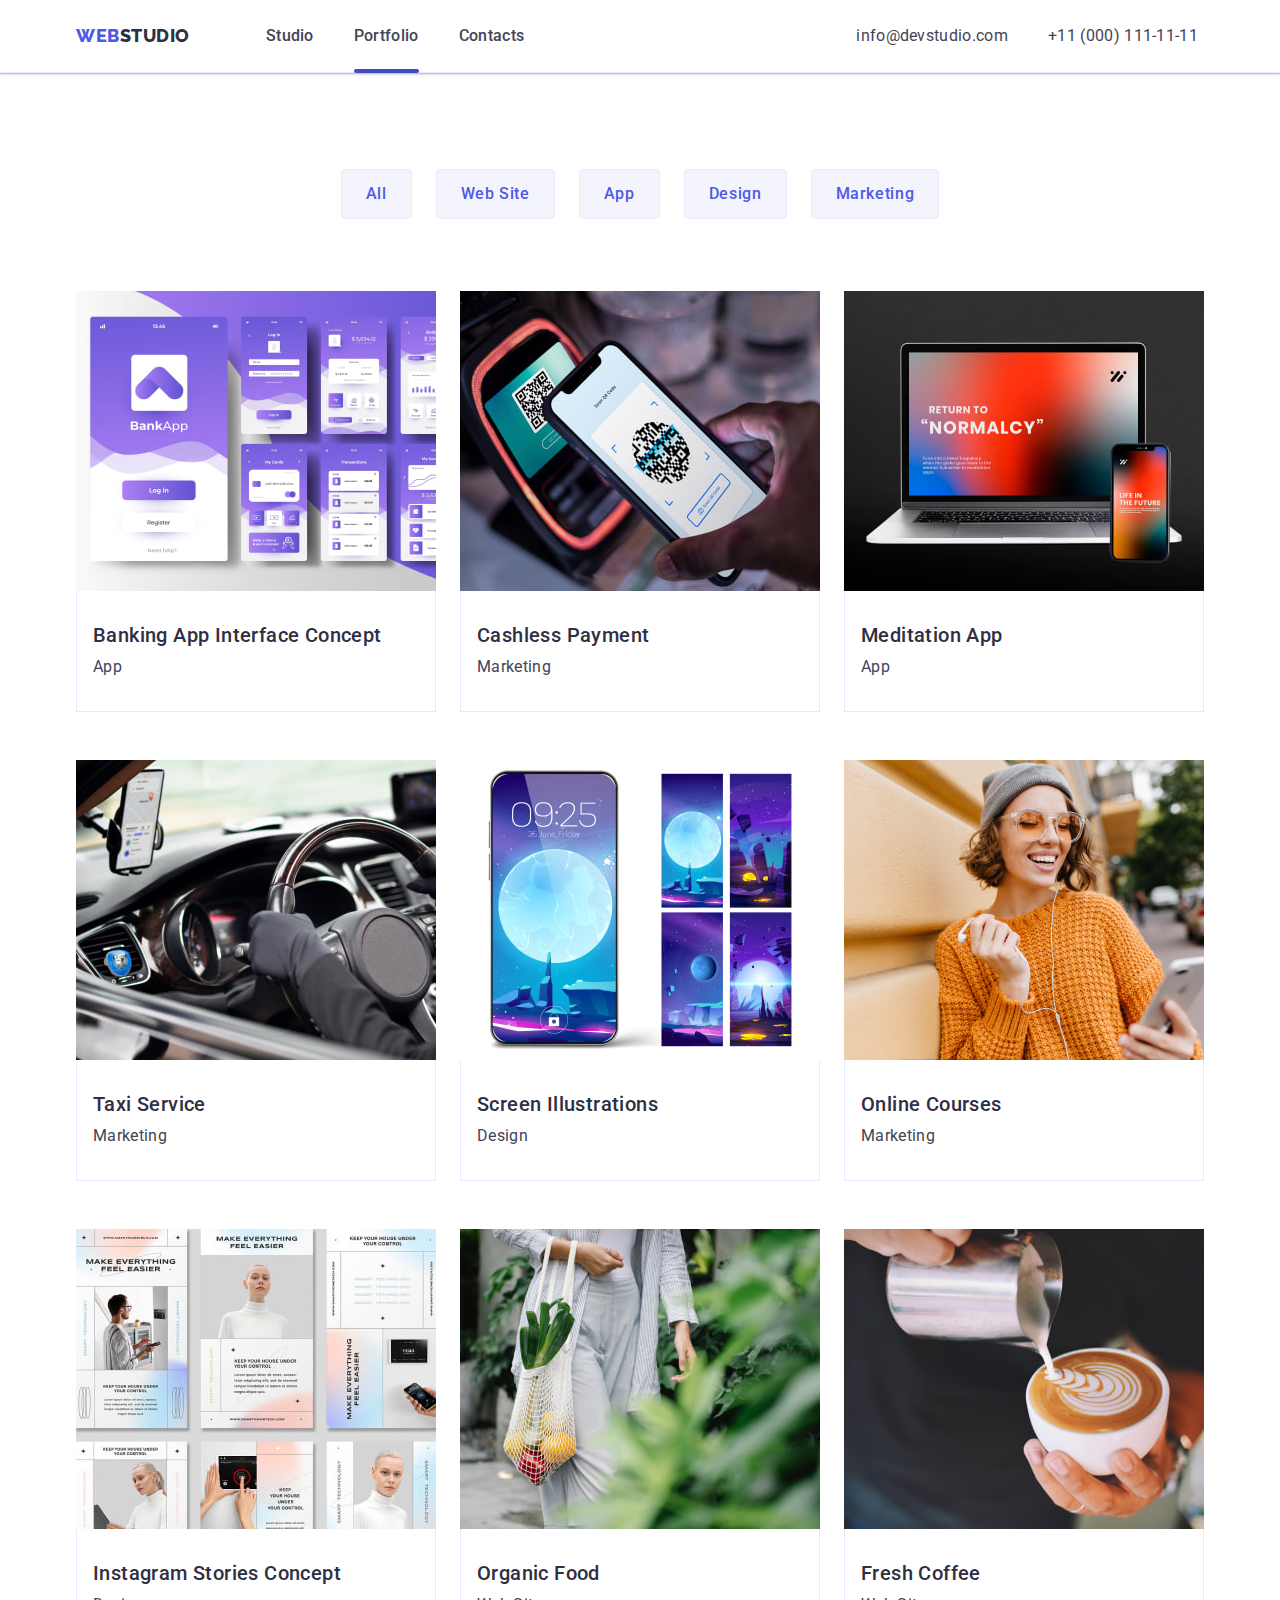
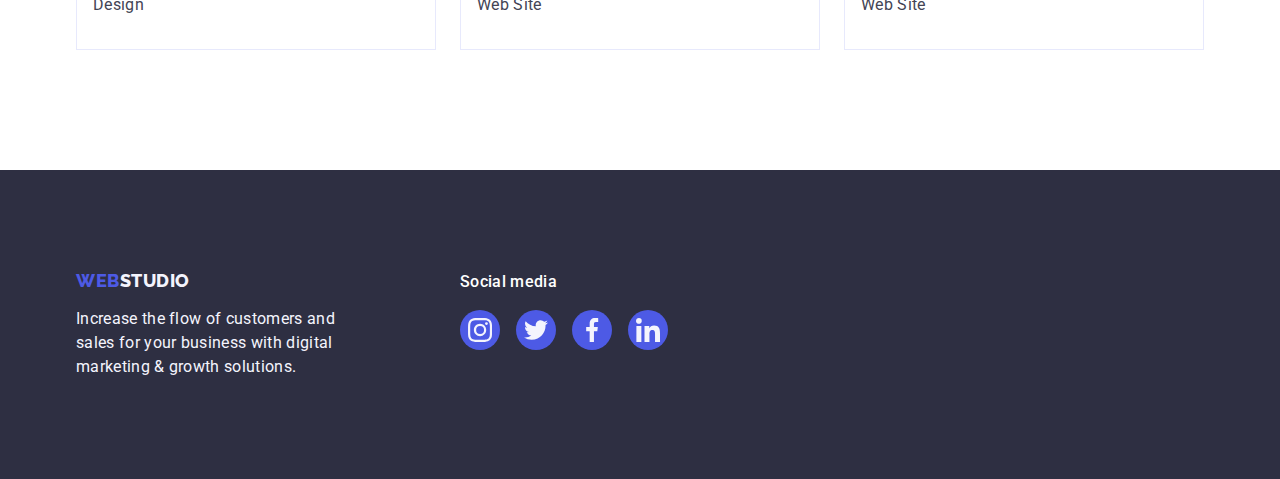
==== portfolio.html @ bb446b3c "start" ====
<!DOCTYPE html>
<html lang="en">
  <head>
    <meta charset="UTF-8" />
    <meta http-equiv="X-UA-Compatible" content="IE=edge" />
    <meta name="viewport" content="width=device-width, initial-scale=1.0" />
    <title>Document</title>
    <link rel="preconnect" href="https://fonts.googleapis.com" />
    <link rel="preconnect" href="https://fonts.gstatic.com" crossorigin />
    <link
      href="https://fonts.googleapis.com/css2?family=Raleway:wght@800&family=Roboto:wght@400;500;700;900&display=swap"
      rel="stylesheet"
    />
    <link
      rel="stylesheet"
      href="https://cdnjs.cloudflare.com/ajax/libs/modern-normalize/2.0.0/modern-normalize.min.css"
    />
    <link rel="stylesheet" href="./css/styles.css" />
  </head>
  <body>
    <!-- Header section -->
    <header class="line-header">
      <div class="header container">
        <nav class="line-nav">
          <a href="./index.html" target="_self" class="logo-link"
            >Web<span class="accent">Studio</span></a
          >
          <ul class="menu">
            <li>
              <a class="nav-link" href="./index.html" target="_self">Studio</a>
            </li>
            <li>
              <a class="nav-link active" href="./portfolio.html" target="_self">Portfolio</a>
            </li>
            <li>
              <a class="nav-link" href="">Contacts</a>
            </li>
          </ul>
        </nav>
        <address class="address">
          <ul class="menu">
            <li>
              <a class="address-link" href="mailto:info@devstudio.com">info@devstudio.com</a>
            </li>
            <li><a class="address-link" href="tel:+110001111111">+11 (000) 111-11-11</a></li>
          </ul>
        </address>
      </div>
    </header>
    <!-- Main block -->
    <main>
      <!-- Section one -->
      <section class="section-portfolio">
        <div class="container">
          <h1 class="visually-hidden">Navigation</h1>
          <ul class="list-portfolio">
            <li><button class="button" type="button">All</button></li>
            <li><button class="button" type="button">Web Site</button></li>
            <li><button class="button" type="button">App</button></li>
            <li><button class="button" type="button">Design</button></li>
            <li><button class="button" type="button">Marketing</button></li>
          </ul>
          <ul class="list-port">
            <li class="cards-portfolio">
              <a href="" class="portf">
                <div class="container-portf-wrapper">
                  <img
                    class="pictures"
                    src="./images/portfolio/first.jpg"
                    width="360"
                    height="300"
                    alt="Banking App Interface Concept"
                  />
                  <p class="overlay-descr">
                    14 Stylish and User-Friendly App Design Concepts · Task Manager App · Calorie
                    Tracker App · Exotic Fruit Ecommerce App · Cloud Storage App
                  </p>
                </div>
                <div class="inf-portfolio">
                  <h2 class="name-portfolio">Banking App Interface Concept</h2>
                  <p class="paragraph-two">App</p>
                </div>
              </a>
            </li>
            <li class="cards-portfolio">
              <a href="" class="portf">
                <div class="container-portf-wrapper">
                  <img
                    src="./images/portfolio/second.jpg"
                    width="360"
                    height="300"
                    alt="Cashless Payment"
                  />
                  <p class="overlay-descr">
                    14 Stylish and User-Friendly App Design Concepts · Task Manager App · Calorie
                    Tracker App · Exotic Fruit Ecommerce App · Cloud Storage App
                  </p>
                </div>
                <div class="inf-portfolio">
                  <h2 class="name-portfolio">Cashless Payment</h2>
                  <p class="paragraph-two">Marketing</p>
                </div>
              </a>
            </li>
            <li class="cards-portfolio">
              <a href="" class="portf">
                <div class="container-portf-wrapper">
                  <img
                    src="./images/portfolio/third.jpg"
                    width="360"
                    height="300"
                    alt="Laptop and smartphone"
                  />
                  <p class="overlay-descr">
                    14 Stylish and User-Friendly App Design Concepts · Task Manager App · Calorie
                    Tracker App · Exotic Fruit Ecommerce App · Cloud Storage App
                  </p>
                </div>
                <div class="inf-portfolio">
                  <h2 class="name-portfolio">Meditation App</h2>
                  <p class="paragraph-two">App</p>
                </div>
              </a>
            </li>
            <li class="cards-portfolio">
              <a href="" class="portf">
                <div class="container-portf-wrapper">
                  <img src="./images/portfolio/fourth.jpg" width="360" height="300" alt="Car" />
                  <p class="overlay-descr">
                    14 Stylish and User-Friendly App Design Concepts · Task Manager App · Calorie
                    Tracker App · Exotic Fruit Ecommerce App · Cloud Storage App
                  </p>
                </div>
                <div class="inf-portfolio">
                  <h2 class="name-portfolio">Taxi Service</h2>
                  <p class="paragraph-two">Marketing</p>
                </div>
              </a>
            </li>
            <li class="cards-portfolio">
              <a href="" class="portf">
                <div class="container-portf-wrapper">
                  <img
                    src="./images/portfolio/fifth.jpg"
                    width="360"
                    height="300"
                    alt="Screen Illustrations"
                  />
                  <p class="overlay-descr">
                    14 Stylish and User-Friendly App Design Concepts · Task Manager App · Calorie
                    Tracker App · Exotic Fruit Ecommerce App · Cloud Storage App
                  </p>
                </div>
                <div class="inf-portfolio">
                  <h2 class="name-portfolio">Screen Illustrations</h2>
                  <p class="paragraph-two">Design</p>
                </div>
              </a>
            </li>
            <li class="cards-portfolio">
              <a href="" class="portf">
                <div class="container-portf-wrapper">
                  <img
                    src="./images/portfolio/sixth.jpg"
                    width="360"
                    height="300"
                    alt="Woman is holding a smartphone"
                  />
                  <p class="overlay-descr">
                    14 Stylish and User-Friendly App Design Concepts · Task Manager App · Calorie
                    Tracker App · Exotic Fruit Ecommerce App · Cloud Storage App
                  </p>
                </div>
                <div class="inf-portfolio">
                  <h2 class="name-portfolio">Online Courses</h2>
                  <p class="paragraph-two">Marketing</p>
                </div>
              </a>
            </li>
            <li class="cards-portfolio">
              <a href="" class="portf">
                <div class="container-portf-wrapper">
                  <img
                    src="./images/portfolio/seventh.jpg"
                    width="360"
                    height="300"
                    alt="Instagram Stories"
                  />
                  <p class="overlay-descr">
                    14 Stylish and User-Friendly App Design Concepts · Task Manager App · Calorie
                    Tracker App · Exotic Fruit Ecommerce App · Cloud Storage App
                  </p>
                </div>
                <div class="inf-portfolio">
                  <h2 class="name-portfolio">Instagram Stories Concept</h2>
                  <p class="paragraph-two">Design</p>
                </div>
              </a>
            </li>
            <li class="cards-portfolio">
              <a href="" class="portf">
                <div class="container-portf-wrapper">
                  <img
                    src="./images/portfolio/eighth.jpg"
                    width="360"
                    height="300"
                    alt="A bag with vegetables and fruits"
                  />
                  <p class="overlay-descr">
                    14 Stylish and User-Friendly App Design Concepts · Task Manager App · Calorie
                    Tracker App · Exotic Fruit Ecommerce App · Cloud Storage App
                  </p>
                </div>
                <div class="inf-portfolio">
                  <h2 class="name-portfolio">Organic Food</h2>
                  <p class="paragraph-two">Web Site</p>
                </div>
              </a>
            </li>
            <li class="cards-portfolio">
              <a href="" class="portf">
                <div class="container-portf-wrapper">
                  <img
                    src="./images/portfolio/ninth.jpg"
                    width="360"
                    height="300"
                    alt="Barista is making a coffee"
                  />
                  <p class="overlay-descr">
                    14 Stylish and User-Friendly App Design Concepts · Task Manager App · Calorie
                    Tracker App · Exotic Fruit Ecommerce App · Cloud Storage App
                  </p>
                </div>
                <div class="inf-portfolio">
                  <h2 class="name-portfolio">Fresh Coffee</h2>
                  <p class="paragraph-two">Web Site</p>
                </div>
              </a>
            </li>
          </ul>
        </div>
      </section>
    </main>
    <!-- Footer section -->
    <footer class="footer">
      <div class="additional container">
        <div class="another-logo">
          <a href="./index.html" target="_self" class="logos-link"
            >Web<span class="studio">Studio</span>
          </a>
          <p class="text-fotter">
            Increase the flow of customers and sales for your business with digital marketing &
            growth solutions.
          </p>
        </div>
        <div class="section-footer">
          <p class="paragraph-footer">Social media</p>
          <ul class="footer-list">
            <li class="footer-item">
              <a href="" class="footer-link" aria-label="instagram">
                <svg class="footer-icons" width="24" height="24">
                  <use href="./images/icons.svg#instagram"></use>
                </svg>
              </a>
            </li>
            <li class="footer-item">
              <a href="" class="footer-link" aria-label="instagram">
                <svg class="footer-icons" width="24" height="24">
                  <use href="./images/icons.svg#twitter"></use>
                </svg>
              </a>
            </li>
            <li class="footer-item">
              <a href="" class="footer-link" aria-label="instagram">
                <svg class="footer-icons" width="24" height="24">
                  <use href="./images/icons.svg#facebook"></use>
                </svg>
              </a>
            </li>
            <li class="footer-item">
              <a href="" class="footer-link" aria-label="instagram">
                <svg class="footer-icons" width="24" height="24">
                  <use href="./images/icons.svg#linkedin"></use>
                </svg>
              </a>
            </li>
          </ul>
        </div>
      </div>
    </footer>
  </body>
</html>
---- css/styles.css ----
:root {
--active: #404BBF;
--normal: #2E2F42;
--button: #4D5AE5;
--button-navigation: #E7E9FC;
--white: #FFFFFF;
--paragraphs: #434455;
--background: #F4F4FD;
--grey: #8e8f99;
--green: #31d0aa;
--dairy: #FCFCFC;
}
*,
*::before,
*::after {
    box-sizing: border-box;

}
h1,
h2,
h3,
h4,
h5,
h6,
p {
    margin-top: 0;
    margin-bottom: 0;
}

ul {
    list-style: none;
    margin: 0;
    padding: 0;
}
img {
    display: block;
    max-width: 100%;
}
body {
    margin: 0;
    color: var(--paragraphs);
    background-color: var(--white);
    font-family: "Roboto", sans-serif;
}
.link {
    text-decoration: none;
}
.nav-link {
    color: var(--paragraphs);
    font-weight: 500;
    line-height: 1.5;
    letter-spacing: 0.02em;
    padding-top: 24px;
    padding-bottom: 24px;
    position: relative;
    transition: color 250ms cubic-bezier(0.4, 0, 0.2, 1);
    display: block;
    text-decoration: none;
}
.nav-link.active::after {
content: '';
width: 100%;
height: 4px;
background-color: var(--active);
border-radius: 2px;
position: absolute;
left: 0;
bottom: -1px;
}

.nav-link:hover,
.nav-link:focus {
    color: var(--active);
}
.address-link {
    color: var(--paragraphs);
    font-size: 16px;
    font-weight: 400;
    line-height: 1.5;
    letter-spacing: 0.02em;
    transition: color 250ms cubic-bezier(0.4, 0, 0.2, 1);
    text-decoration: none;
}
.address-link:hover,
.address-link:focus {
    color: var(--active);
}
.name {
    color: var(--normal);
    font-size: 20px;
    font-weight: 500;
    line-height: 1.2;
    letter-spacing: 0.02em;
    margin-bottom: 8px;
}
.paragraph {
    color: var(--paragraphs);
    font-size: 16px;
    line-height: 1.5;
    letter-spacing: 0.02em;
    margin-right: auto;
    margin-left: auto;
}
.button {
    color: var(--button);
    background-color: var(--background);
    font-family: "Roboto", sans-serif;
    font-size: 16px;
    font-weight: 500;
    line-height: 1.5;
    letter-spacing: 0.04em;
    text-align: center;
    cursor: pointer;
    padding: 12px 24px;
    border: 1px solid #e7e9fc;
    border-radius: 4px;
    transition: color 250ms cubic-bezier(0.4, 0, 0.2, 1),
        background-color 250ms cubic-bezier(0.4, 0, 0.2, 1),
        border-color 250ms cubic-bezier(0.4, 0, 0.2, 1), 
        box-shadow 250ms cubic-bezier(0.4, 0, 0.2, 1);
}
.button:hover,
.button:focus {
    color: var(--white); 
    background-color: var(--active);
    border: 1px solid transparent;
    box-shadow: 0px 3px 1px rgba(0, 0, 0, 0.1), 
    0px 2px 1px rgba(0, 0, 0, 0.08),
     0px 2px 2px rgba(0, 0, 0, 0.12);
}
.button-main {
    color: var(--white);
    background-color: var(--button);
    font-family: "Roboto", sans-serif;
    font-size: 16px;
    font-weight: 500;
    line-height: 1.5;
    letter-spacing: 0.04em;
    cursor: pointer;
    display: block;
    margin-right: auto;
    margin-left: auto;
    padding-top: 16px;
    padding-right: 32px;
    padding-bottom: 16px;
    padding-left: 32px;
    min-width: 169px;
    height: 56px;
    border: none;
    border-radius: 4px;
    transition: background-color 250ms cubic-bezier(0.4, 0, 0.2, 1);
}
.button-main:hover,
.button-main:focus {
    color: var(--white);
    background-color: var(--active);
    box-shadow: 0px 3px 1px rgba(0, 0, 0, 0.1),
        0px 2px 1px rgba(0, 0, 0, 0.08),
        0px 2px 2px rgba(0, 0, 0, 0.12);
}
.footer {
background-color: var(--normal);
padding-top: 100px;
padding-bottom: 100px;
}
.text-fotter {
font-size: 16px;
line-height: 1.5;
letter-spacing: 0.02em;
max-width: 264px;
color: var(--background);
}
.logo-link {
font-family: "Raleway", sans-serif;
    font-size: 18px;
    font-weight: 800;
    line-height: 1.17;
    letter-spacing: 0.03em;
    text-align: left;
    text-transform: uppercase;
    color: var(--button);
    margin-right: 76px;
    text-decoration: none;
}
.accent {
    color: var(--normal);
}
.background {
    background-color: var(--normal);
    background-image: linear-gradient(rgba(46, 47, 66, 0.7),
                rgba(46, 47, 66, 0.7)), url(../images/people-office.jpg);
    background-repeat: no-repeat;
    background-position: center;
    background-size: cover;
    padding-top: 188px;
    padding-bottom: 188px;
    max-width: 1440px;
}
.text-main {
    color: var(--white);
    font-size: 56px;
    font-weight: 700;
    line-height: 1.07;
    letter-spacing: 0.02em;
    text-align: center;
    margin-right: auto;
    margin-left: auto;
    margin-bottom: 48px;
    max-width: 496px;
}
.text-two {
    color: var(--normal);
        font-size: 36px;
        font-weight: 700;
        line-height: 1.11;
        letter-spacing: 0.02em;
        text-align: center;
        margin-right: auto;
        margin-left: auto;
        text-transform: capitalize;
        margin-bottom: 72px;

}
.pictures-first {
    background-color: var(--button-navigation);
}
.background-two {
background-color: var(--white);
padding-bottom: 120px;
}
.background-three {
background-color: var(--background);
padding-top: 120px;
padding-bottom: 120px;
}
.cards {
    background-color: var(--white);
    text-decoration: none;
    width: calc((100% - 72px) / 4);
    border-radius: 0px 0px 4px 4px;
    box-shadow: 0px 2px 1px 0px rgba(46, 47, 66, 0.078),
        0px 1px 1px 0px rgba(46, 47, 66, 0.161),
        0px 1px 6px 0px rgba(46, 47, 66, 0.078);
    }
.address {
    font-style: normal;
    margin-left: 332px;
}
.name-three {
    color: var(--normal);
        font-family: "Roboto", sans-serif;
        font-size: 36px;
        font-weight: 700;
        line-height: 1.11;
        letter-spacing: 0.02em;
        text-transform: capitalize;
        margin-bottom: 72px;
        text-align: center;
        margin-right: auto;
        margin-left: auto;
}
.studio {
color: var(--background);
}
.name-portfolio {
    color: var(--normal);
    font-family: "Roboto", sans-serif;
    font-size: 20px;
    font-weight: 500;
    line-height: 1.2;
    letter-spacing: 0.02em;
    margin-bottom: 8px;
}
.paragraph-two {
    color: var(--paragraphs);
    font-size: 16px;
    line-height: 1.5;
    letter-spacing: 0.02em;
}
.section-two {
padding-top: 120px;
padding-bottom: 120px;
}
.container {
    width: 1158px;
    margin-right: auto;
    margin-left: auto;
    padding-left: 15px;
    padding-right: 15px;
} 
.line-nav {
display: flex;
align-items: center;
}
.line-header{
border-bottom: 1px solid var(--button-navigation);
box-shadow: 0px 2px 1px rgba(46, 47, 66, 0.08),
 0px 1px 1px rgba(46, 47, 66, 0.16),
 0px 1px 6px rgba(46, 47, 66, 0.08);
}    
.menu {
    display: flex;
    gap: 40px;
}   
.elements-two {
    width: calc((100% - 48px) / 3);
}
.visually-hidden {
    position: absolute;
    width: 1px;
    height: 1px;
    margin: -1px;
    border: 0;
    padding: 0;
    white-space: nowrap;
    clip-path: inset(100%);
    clip: rect(0 0 0 0);
    overflow: hidden;
}
.header {
    display: flex;
    align-items: center;
}
.section-portfolio {
    padding-top: 96px;
    padding-bottom: 120px;
}
.list-portfolio {
    display: flex;
    justify-content: center;
    gap: 24px;
    margin-bottom: 72px;
}


.inf-portfolio {
    padding: 32px 16px;
    border: 1px solid var(--button-navigation);
    border-top: none;
}
.logos-link {
    font-family: "Raleway", sans-serif;
    font-size: 18px;
    font-weight: 800;
    line-height: 1.17;
    letter-spacing: 0.03em;
    text-align: left;
    text-transform: uppercase;
    color: var(--button);
    display: inline-block;
    margin-bottom: 16px;
    text-decoration: none;
}
.background-four {
background-color: var(--white);
padding-top: 120px;
padding-bottom: 120px;
}
.text-four {
    color: var(--normal);
    font-size: 36px;
    font-weight: 700;
    line-height: 1.11;
    letter-spacing: 0.02em;
    text-align: center;
    margin-right: auto;
    margin-left: auto;
    text-transform: capitalize;
    margin-bottom: 72px;
}
.section-list {
    display: flex;
    gap: 24px;
}
/* Customers - Section four */

.customers-item {
    width: calc((100% - 120px) / 6);
    height: 88px;
}
.customers-link {
    width: 100%;
    height: 100%;
    border: 1px solid var(--grey);
    border-radius: 4px;
    display: flex;
    align-items: center;
    justify-content: center;
    color: var(--grey);
    transition: border-color 250ms cubic-bezier(0.4, 0, 0.2, 1),
            color 250ms cubic-bezier(0.4, 0, 0.2, 1);
}
.customers-link:hover .customers-icon {
    fill: var(--active);
}
.customers-link:hover,
.customers-link:focus {
    border-color: var(--active);
    color: var(--active);
}
.customers-icon {
fill: currentColor;
}
.customers-list {
    display: flex;
    justify-content: center;
    gap: 24px;
}
/* Section three */
.team-icons {
    display: flex;
    fill: var(--background);
}
.team-list {
display: flex;
justify-content: center;
gap: 24px;
}
.team-item {
    width: 40px;
    height: 40px;
    border-radius: 50%;
    margin-top: 8px;
    transition-duration: 250ms;
    transition-timing-function: cubic-bezier(0.4, 0, 0.2, 1);
}
.team-link {
display: flex;
width: 40px;
height: 40px;
background-color: var(--button);
border-radius: 50%;
justify-content: center;
align-items: center;
transition: background-color 250ms cubic-bezier(0.4, 0, 0.2, 1);
}
.team-link:hover,
.team-link:focus {
    background-color: var(--active);
}
.cards-style {
    padding: 32px 0;
    text-align: center;
}
/* Footer */
.footer-icons {
    display: flex;
    fill: var(--background);
}
.footer-list {
    display: flex;
    justify-content: center;
    gap: 16px;
}
.footer-item {
    width: 40px;
    height: 40px;
    border-radius: 50%;
    transition-duration: 250ms;
    transition-timing-function: cubic-bezier(0.4, 0, 0.2, 1);
}

.footer-link {
    display: flex;
    width: 40px;
    height: 40px;
    background-color: var(--button);
    border-radius: 50%;
    justify-content: center;
    align-items: center;
    transition: background-color 250ms cubic-bezier(0.4, 0, 0.2, 1);
}
.footer-link:hover,
.footer-link:focus {
    background-color: var(--green);
}
.additional {
    display: flex;
    align-items: baseline;
}
.another-logo {
margin-right: 120px;
}
.section-footer {
    align-items: baseline;
    margin-right: 120px;
}
.paragraph-footer {
    font-weight: 500;
    font-size: 16px;
    line-height: 1.5;
    letter-spacing: 0.02em;
    color: var(--white);
    margin-bottom: 16px;
    max-width: 264px;
}
/* Section one */
.pouring {
    display: flex;
    align-items: center;
    justify-content: center;
    height: 112px;
    background-color: var(--background);
    border-radius: 4px;
    margin-bottom: 8px;
    width: 264px;
}
.intr-images-list {
    display: flex;
    justify-content: center;
    gap: 24px;
}
.elements {
    width: calc((100% - 72px) / 4);
}

/* Modal window */
.backdrop {
position: fixed;
top: 0;
left: 0;
width: 100%;
height: 100% ;
background-color: rgba(46, 47, 66, 0.4);
transition: opacity 250ms cubic-bezier(0.4, 0, 0.2, 1), visibility 250ms cubic-bezier(0.4, 0, 0.2, 1);
}
.backdrop.is-hidden {
    opacity: 0;
    pointer-events:  none;
    visibility: hidden;
}
.modal {
position: absolute;
width: 408px;
height: 584px;
border-radius: 4px;
top: 50%;
left: 50%;
transform: translate(-50%, -50%) scale(1);
transition: transform 250ms cubic-bezier(0.4, 0, 0.2, 1);
background-color: var(--dairy);
box-shadow: 0px 1px 1px rgba(0, 0, 0, 0.14),
    0px 1px 3px rgba(0, 0, 0, 0.12),
    0px 2px 1px rgba(0, 0, 0, 0.2);
min-height: 584px;
}
.backdrop.is-hidden .modal {
    opacity: 0 ;
    transform: translateX(-50%) translateY(-70%);
    
}
.modal-btn {
    display: flex;
    align-items: center;
    position: absolute;
    justify-content: center;
    top: 24px;
    right: 24px;
    border-radius: 50%;
    background-color: var(--button-navigation);
    border: 1px solid rgba(0, 0, 0, 0.1);
    width: 24px;
    height: 24px;
    padding: 0;
    cursor: pointer;
    transition: background-color 250ms cubic-bezier(0.4, 0, 0.2, 1), border 250ms cubic-bezier(0.4, 0, 0.2, 1);
}
.modal-btn:hover, 
 .modal-btn:focus {
    background-color: var(--active);
    border: none;
}
.modal-icon {
    transition: fill 250ms cubic-bezier(0.4, 0, 0.2, 1);
    fill: currentColor;
}
.modal-btn:hover .modal-icon,
.modal-btn:focus .modal-icon {
    fill: var(--white);
}
input {
    display: block;
    width: 100%;
    height: 60px;
    margin-bottom: 20px;
    margin: 0 auto;
}

form {
    padding: 40px;
}
.modal-form {

}
.modal-form-field {
display: block;
margin-bottom: 8px;
}
.modal-form-label {
    display: block;
    margin-bottom: 4px;
    font-size: 12px;
    line-height: 1.1;
    letter-spacing: 0.04em;
    text-align: left;
    color: var(--grey);
}
.form-button {

}
.modal-p {
        width: 360px;
        font-size: 1.5;
        font-weight: 500;
        line-height: 24px;
        letter-spacing: 0.02em;
        text-align: center;
        color: var(--normal);
        margin-bottom: 16px;
}
.modal-form-input {
    width: 100%;
    height: 40px;
    border-radius: 4px;
     border: 1px;
    border: 1px solid #2E2F4266
}
/* overlay */
.overlay-descr {
    font-size: 16px;
    font-weight: 400;
    line-height: 1.5;
    letter-spacing: 0.02em;
    color: var(--background);
    position: absolute;
    top: 0;
    left: 0;
    padding: 40px 32px;
    background-color: var(--button);
    height: 100%;
    width: 100%;
    transform: translateY(100%);
    transition: transform 250ms cubic-bezier(0.4, 0, 0.2, 1);
}
.list-port {
    display: flex;
    flex-wrap: wrap;
    column-gap: 24px;
    row-gap: 48px;
}
.portf {
    display: block;
    text-decoration: none;
    transition: box-shadow 250ms cubic-bezier(0.4, 0, 0.2, 1);
}
.portf:hover .overlay-descr,
.portf:focus .overlay-descr {
    transform: translateY(0);
}
.container-portf-wrapper {
    position: relative;
    overflow: hidden;
}
.cards-portfolio {
    background-color: var(--white);
    text-decoration: none;
    width: calc((100% - 48px) / 3);
}
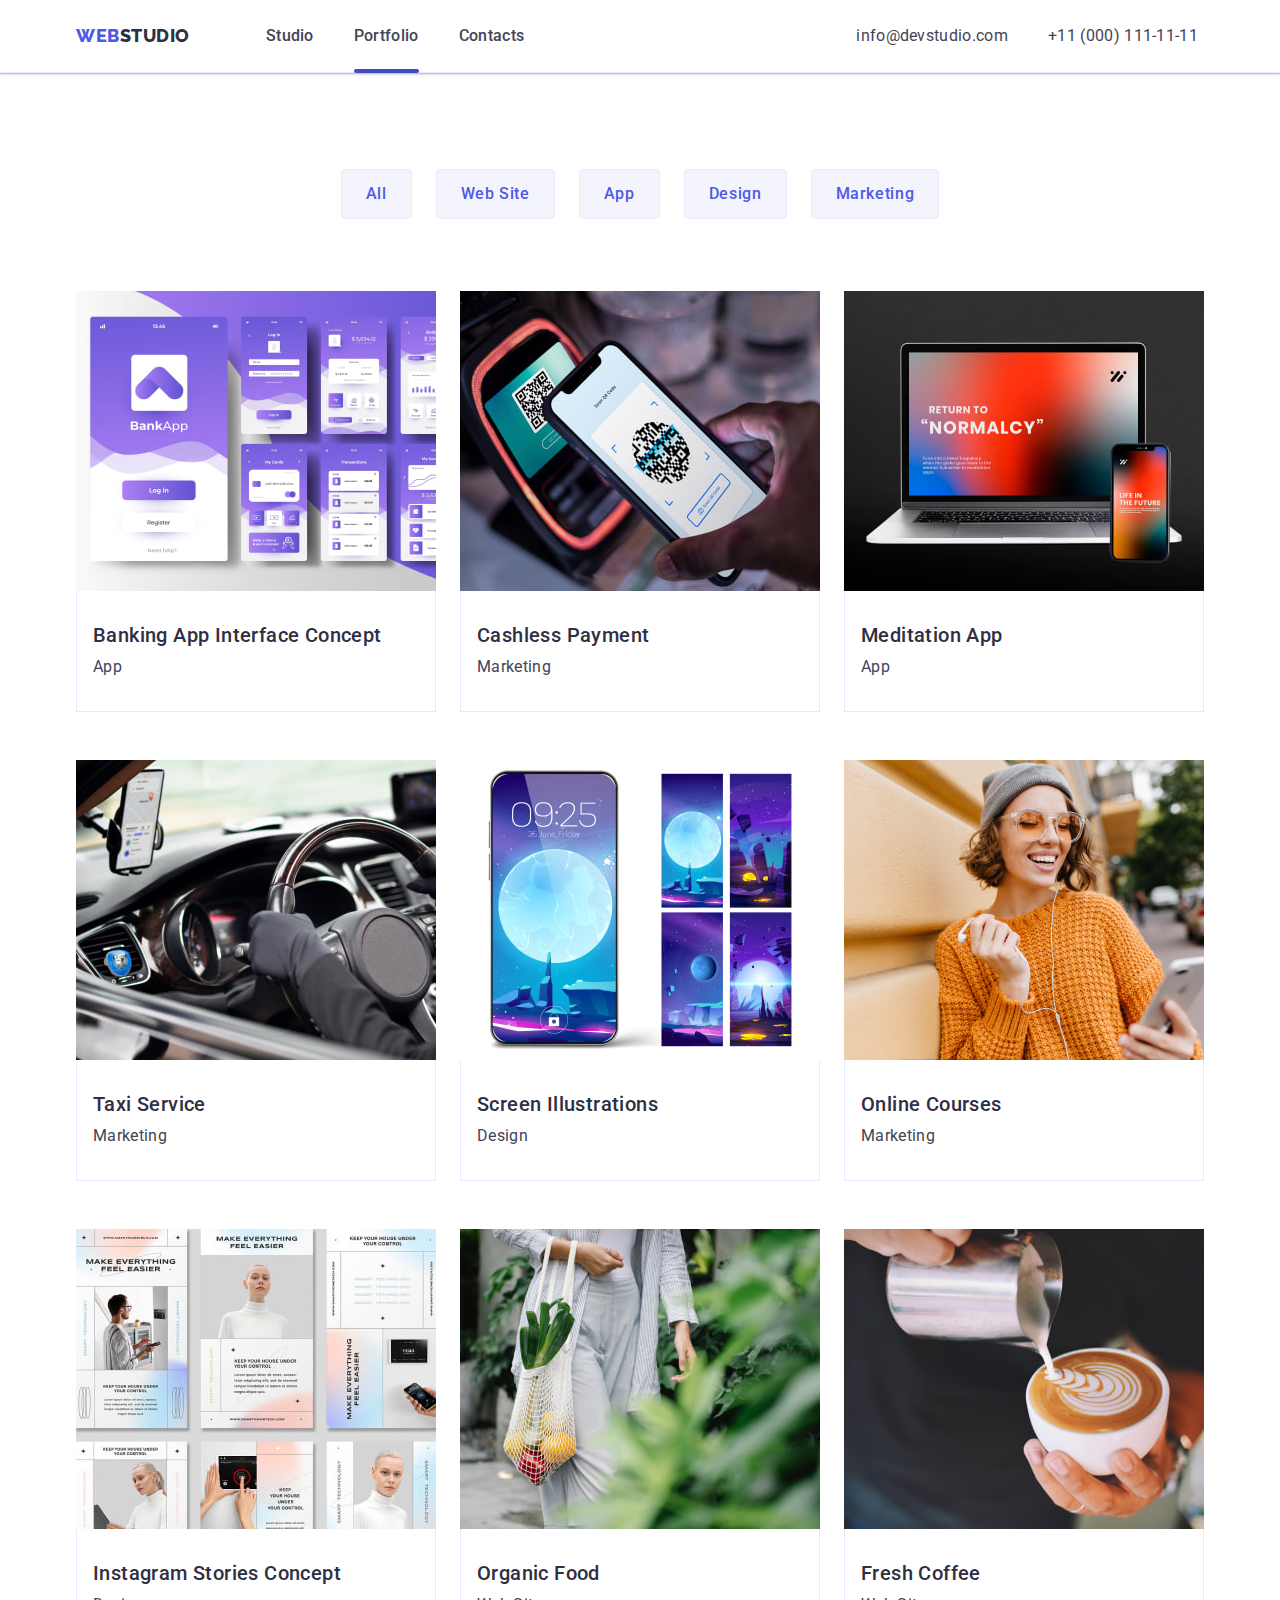
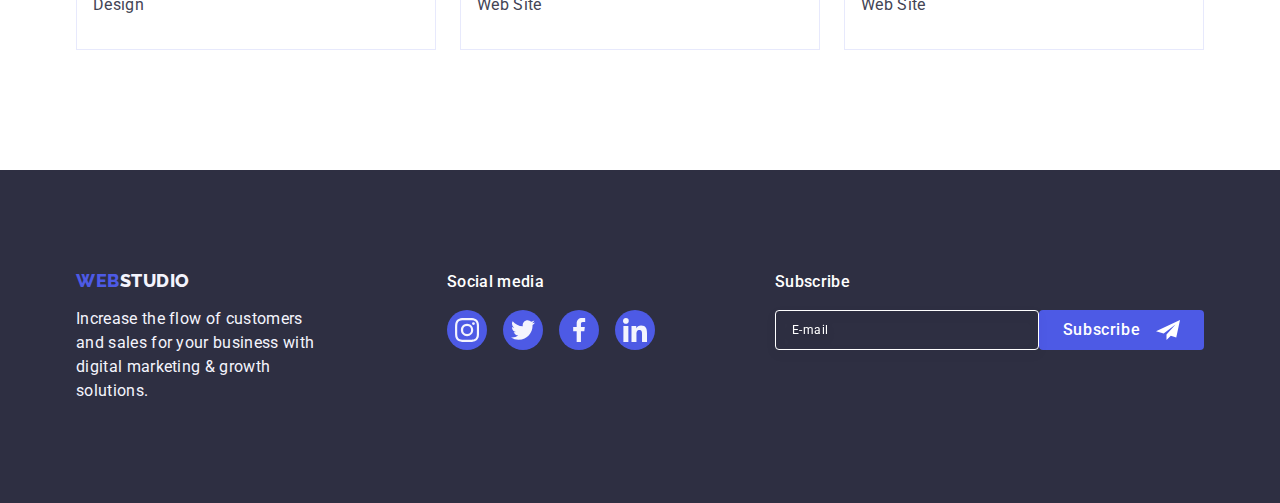
==== commit d2a59a25: "footer" ====
--- a/portfolio.html
+++ b/portfolio.html
@@ -286,6 +286,25 @@
             </li>
           </ul>
         </div>
+        <div class="footer-bottom">
+          <p class="paragraph-footer-send">Subscribe</p>
+          <form class="footer-form" name="subscribe_form">
+            <label for="subscribe_form-email" class="footer-form-label"></label>
+            <input
+              type="email"
+              name="subscribe_form-email"
+              id="subscribe_form-email"
+              class="footer-form-input"
+              placeholder="E-mail"
+            />
+            <button type="submit" class="footer-form-btn">
+              Subscribe
+              <svg class="footer-form-icon" width="24" height="24">
+                <use href="./images/icons.svg#frame"></use>
+              </svg>
+            </button>
+          </form>
+        </div>
       </div>
     </footer>
   </body>
--- a/css/styles.css
+++ b/css/styles.css
@@ -443,6 +443,51 @@
     text-align: center;
 }
 /* Footer */
+.footer-form {
+    display: flex;
+}
+.footer-form-label {
+    gap: 24px;
+}
+.footer-form-input {
+    width: 264px;
+    height: 40px;
+    border: 1px solid #ffffff;
+    background-color: transparent;
+    font-size: 12px;
+    line-height: 1.5;
+    letter-spacing: 0.04em;
+    padding-left: 16px;
+    filter: drop-shadow(0px 4px 4px rgba(0, 0, 0, 0.15));
+    border-radius: 4px;
+    color: var(--white);
+}
+.footer-form-input::placeholder {
+    color: currentColor;
+}
+.footer-form-input:focus {
+    border-color: var(--button);
+}
+.footer-form-btn {
+    min-width: 165px;
+    height: 40px;
+    display: flex;
+    justify-content: center;
+    align-items: center;
+    font-size: 16px;
+    font-weight: 500;
+    line-height: 1.5;
+    letter-spacing: 0.04em;
+    color: var(--white);
+    cursor: pointer;
+    background-color: var(--button);
+    border: none;
+    border-radius: 4px;
+}
+.footer-form-icon {
+fill: currentColor;
+margin-left: 16px;
+}
 .footer-icons {
     display: flex;
     fill: var(--background);
@@ -493,6 +538,18 @@
     color: var(--white);
     margin-bottom: 16px;
     max-width: 264px;
+}
+.paragraph-footer-send {
+        font-size: 16px;
+        font-weight: 500;
+        line-height: 1.5;
+        letter-spacing: 0.02em;
+        margin-bottom: 16px;
+        color: var(--white);
+}
+.footer-bottom {
+    align-items: center;
+    justify-content: space-between ;
 }
 /* Section one */
 .pouring {
@@ -543,6 +600,7 @@
     0px 1px 3px rgba(0, 0, 0, 0.12),
     0px 2px 1px rgba(0, 0, 0, 0.2);
 min-height: 584px;
+padding: 72px 24px 24px 24px;
 }
 .backdrop.is-hidden .modal {
     opacity: 0 ;
@@ -585,28 +643,17 @@
     margin-bottom: 20px;
     margin: 0 auto;
 }
-
-form {
-    padding: 40px;
-}
-.modal-form {
-
-}
 .modal-form-field {
 display: block;
-margin-bottom: 8px;
-}
-.modal-form-label {
-    display: block;
-    margin-bottom: 4px;
-    font-size: 12px;
-    line-height: 1.1;
-    letter-spacing: 0.04em;
-    text-align: left;
-    color: var(--grey);
-}
-.form-button {
-
+margin-bottom: 4px;
+font-size: 12px;
+line-height: 1.17;
+letter-spacing: 0.04em;
+color: var(--grey);
+text-align: left;
+}
+.modal-form-list-input {
+    position: relative;
 }
 .modal-p {
         width: 360px;
@@ -616,14 +663,136 @@
         letter-spacing: 0.02em;
         text-align: center;
         color: var(--normal);
+        margin: 0 auto;
         margin-bottom: 16px;
 }
 .modal-form-input {
     width: 100%;
     height: 40px;
+    border-radius: 4px; 
+    border: 1px solid rgba(46, 47, 66, 0.4);
+    padding-left: 38px;
+    outline: transparent;
+    transition: border-color 250ms cubic-bezier(0.4, 0, 0.2, 1);
+    font-size: 18px;
+    background-color: transparent;
+}
+.modal-form-input:focus {
+border-color: var(--button);
+}
+.modal-form-icon {
+     fill: var(--normal);
+     bottom: 11px;
+     left: 16px;
+     position: absolute;
+    transition: fill 250ms cubic-bezier(0.4, 0, 0.2, 1);
+    top: 50%;
+    transform: translateY(-50%);
+}
+.modal-form-input:focus +.modal-form-icon {
+    fill: var(--button);
+}
+.form-btn {
+        background-color: var(--button);
+        color: var(--white);
+        font-family: "Roboto", sans-serif;
+        font-size: 16px;
+        font-weight: 500;
+        line-height: 1.5;
+        letter-spacing: 0.04em;
+        cursor: pointer;
+        display: block;
+        margin-right: auto;
+        margin-left: auto;
+        padding-top: 16px;
+        padding-right: 32px;
+        padding-bottom: 16px;
+        padding-left: 32px;
+        min-width: 169px;
+        height: 56px;
+        border: none;
+        border-radius: 4px;
+        transition: background-color 250ms cubic-bezier(0.4, 0, 0.2, 1);
+}
+.modal-form-comment {
+    width: 100%;
+    height: 120px;
+    line-height: 1.17;
+    padding: 8px 16px;
+    resize: none;
     border-radius: 4px;
-     border: 1px;
-    border: 1px solid #2E2F4266
+    border: 1px solid rgba(46, 47, 66, 0.4);
+    font-size: 12px;
+    letter-spacing: 0.04em;
+    color: rgba(46, 47, 66, 0.4);
+    outline: transparent;
+    transition: border-color 250ms cubic-bezier(0.4, 0, 0.2, 1);
+    background-color: transparent;
+   
+}
+.modal-form-list-checkbox {
+    margin-bottom: 24px;
+}
+.modal-form-comment::placeholder {
+        color: currentColor;
+}
+.modal-form-comment:focus {
+    border-color: var(--button);
+}
+.modal-form-list-comment {
+    margin-bottom: 16px;
+}
+/* Agreement block */
+.modal-form-agreement {
+    font-size: 12px;
+    line-height: 1.17;
+    letter-spacing: 0.04em;
+    color: var(--grey);
+
+display: flex;
+align-items: center;
+margin-bottom: 24px;
+gap: 8px ;
+}
+.modal-form-checkbox:checked + .modal-form-agreement .modal-form-custom-checkbox {
+background-color: var(--active);
+border: none;
+fill: var(--background)
+}
+.modal-form-custom-checkbox {
+    display: inline-flex;
+    width: 16px;
+    height: 16px;
+    align-items: center;
+    justify-content: center ;
+    border: 1px solid rgba(46, 47, 66, 0.4);
+    border-radius: 2px;
+    transition: background-color 250ms cubic-bezier(0.4, 0, 0.2, 1), border 250ms cubic-bezier(0.4, 0, 0.2, 1), fill 250ms cubic-bezier(0.4, 0, 0.2, 1);
+    fill: transparent;     
+}
+.modal-form-checkbox-icon {
+opacity: 0;
+transform: scale(0.3);
+transition: opacity 250ms cubic-bezier(0.4, 0, 0.2, 1) 150ms, transform 250ms cubic-bezier(0.4, 0, 0.2, 1) 150ms;
+}
+.visually-hidden {
+    position: absolute;
+    white-space: nowrap;
+    width: 1px;
+    height: 1px;
+    overflow: hidden;
+    border: 0;
+    padding: 0;
+    clip: rect(0 0 0 0);
+    clip-path: inset(50%);
+    margin: -1px; 
+}
+.modal-form-link {
+    color: var(--button);
+    text-decoration: underline;
+}
+.modal-form-list {
+    margin-bottom: 8px;
 }
 /* overlay */
 .overlay-descr {
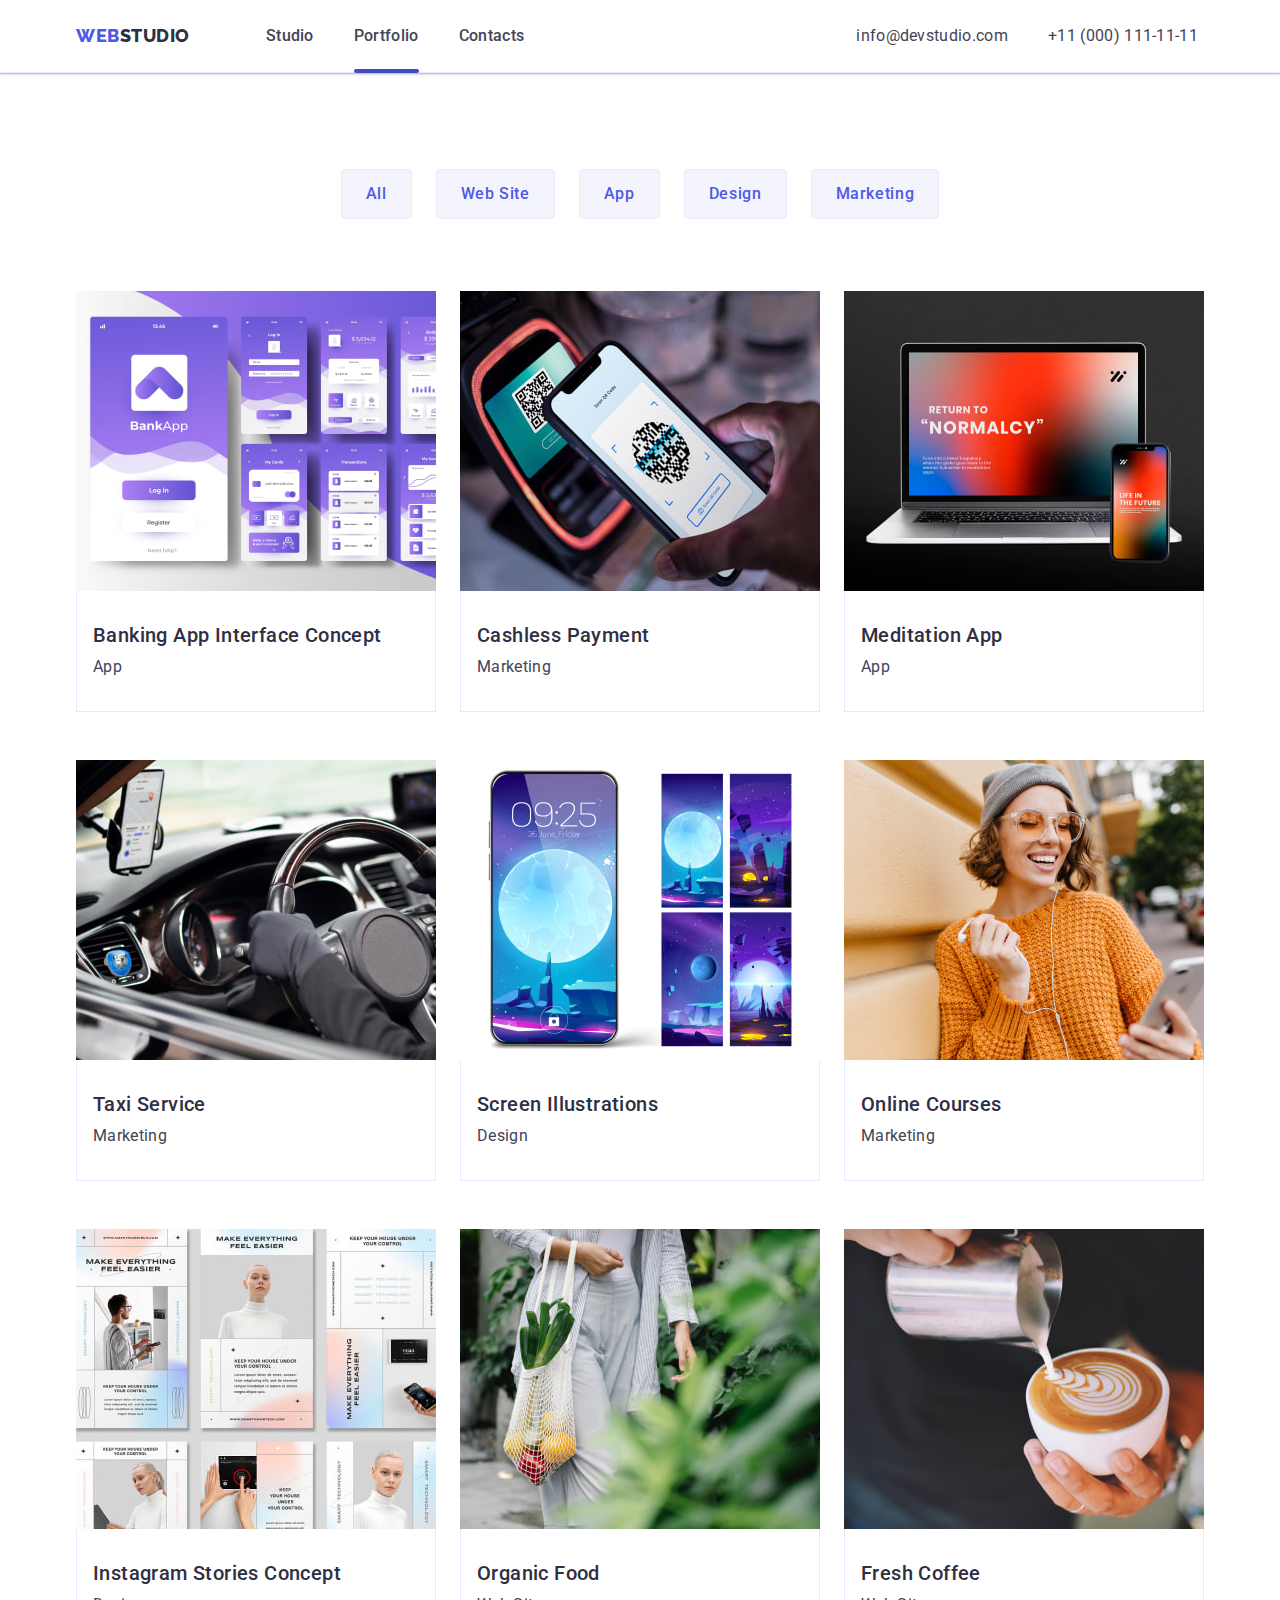
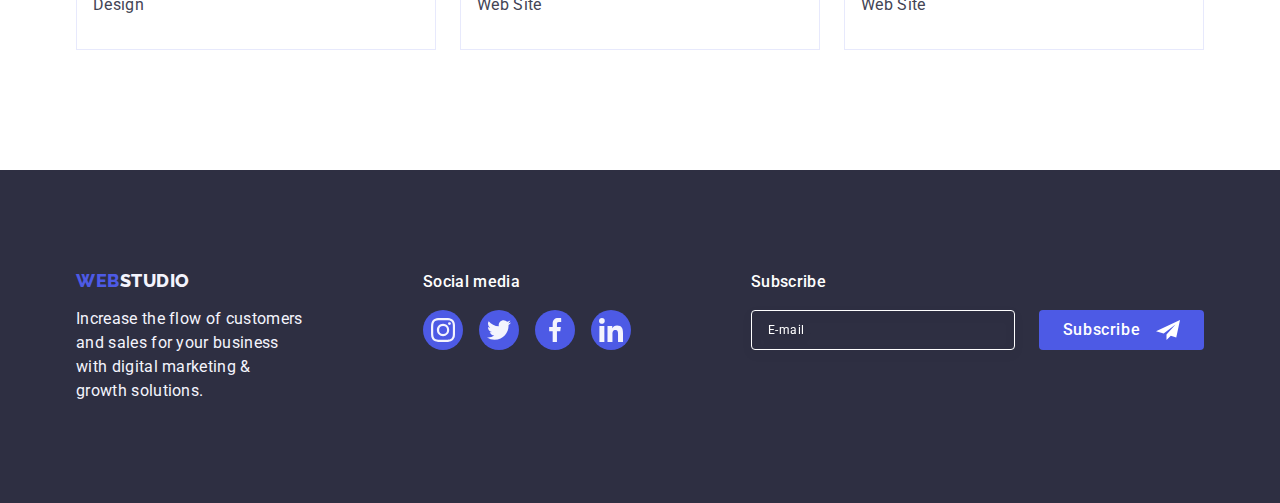
==== commit 72d25d24: "portfolio footer input name" ====
--- a/portfolio.html
+++ b/portfolio.html
@@ -289,14 +289,15 @@
         <div class="footer-bottom">
           <p class="paragraph-footer-send">Subscribe</p>
           <form class="footer-form" name="subscribe_form">
-            <label for="subscribe_form-email" class="footer-form-label"></label>
-            <input
-              type="email"
-              name="subscribe_form-email"
-              id="subscribe_form-email"
-              class="footer-form-input"
-              placeholder="E-mail"
-            />
+            <label for="subscribe_email" class="footer-form-label">
+              <input
+                class="footer-form-input"
+                type="email"
+                name="subscribe_email"
+                id="subscribe_email"
+                placeholder="E-mail"
+              />
+            </label>
             <button type="submit" class="footer-form-btn">
               Subscribe
               <svg class="footer-form-icon" width="24" height="24">
--- a/css/styles.css
+++ b/css/styles.css
@@ -445,6 +445,7 @@
 /* Footer */
 .footer-form {
     display: flex;
+    gap: 24px;
 }
 .footer-form-label {
     gap: 24px;
